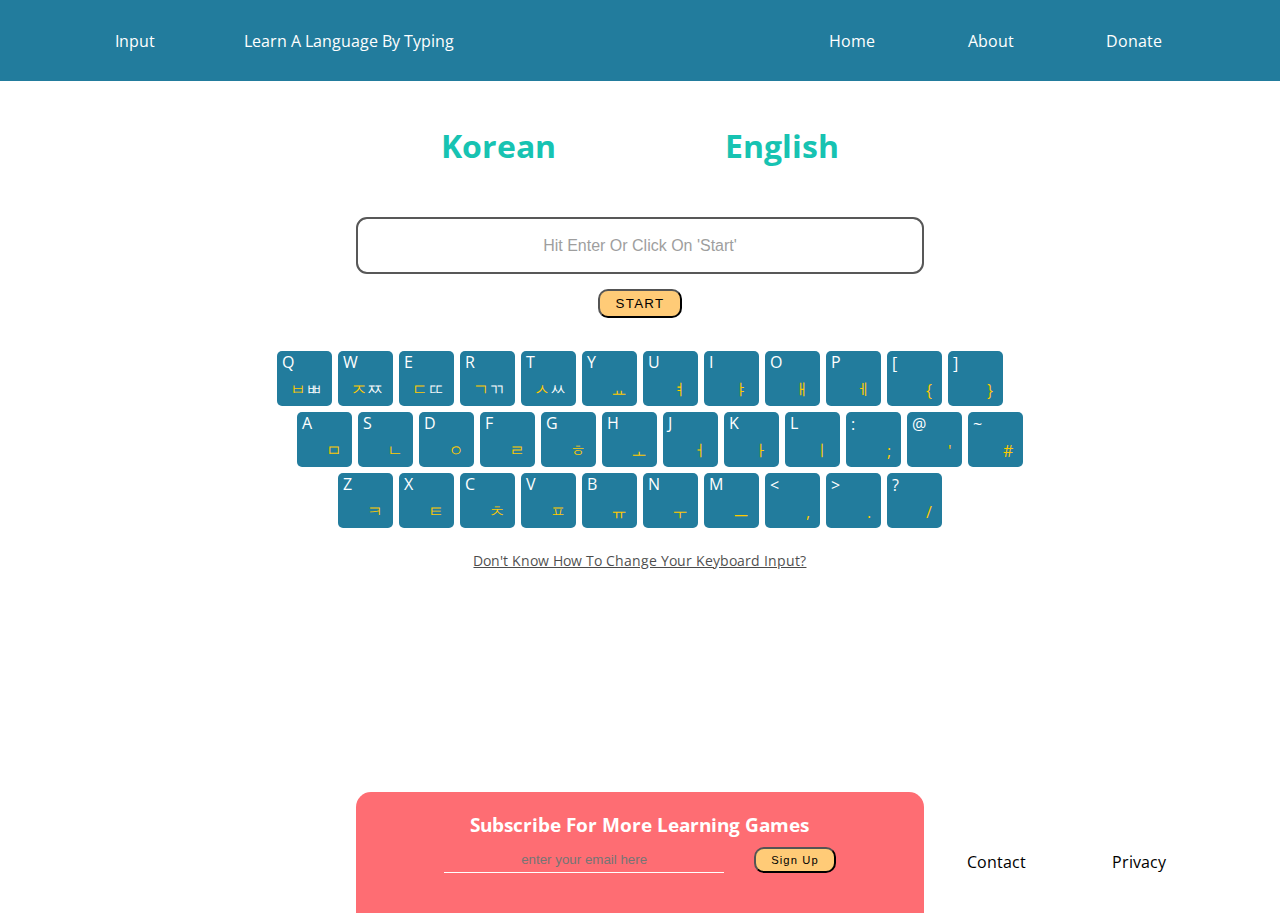
==== index.html @ 99dfad69 "trying to figure out what's wrong with the viewport" ====
<!-- TODO Fix viewport height issue -->
<!-- TODO Brand Design -->
<!-- TODO Figure out a way to create the keyboard interactive for any language -->
<!-- TODO Need to email another programmer for help (Kien?) -->
<!-- TODO FEATURE - Add Swedish language to the game -->
<!-- TODO FEATURE - An option to save words to a deck for later review -->

<!DOCTYPE html>
<html lang="en">
  <head>
    <meta charset="UTF-8" />
    <meta name="viewport" content="width=device-width, initial-scale=1.0" />
    <link rel="stylesheet" href="style.css" />
    <link
      href="https://fonts.googleapis.com/css2?family=Montserrat&family=Open+Sans:wght@400;800&display=swap"
      rel="stylesheet"
    />
    <title>Input: Learn a Language By Typing</title>
  </head>
  <body class="containerBox">
    <header class="header">
      <div class="logo">
        <div class="logo__icon">input</div>
        <div class="logo__subheading">learn a language by typing</div>
      </div>
      <nav class="navigation">
        <ul class="navigation__unlisted">
          <li class="navigation__listItems"><a href="index.html">home</a></li>
          <li class="navigation__listItems"><a href="about.html">about</a></li>
          <li class="navigation__listItems donateBtn">
            <a href="#">donate</a>
          </li>
        </ul>
      </nav>
    </header>
    <main class="main">
      <section class="translation">
        <div class="hidden" id="needsToBeHidden"></div>
        <div class="translation__box">
          <h3 class="translation__box--header">korean</h3>
          <div class="translation__box--span">
            <div class="translation__word--foreign"></div>
          </div>
        </div>
        <div class="translation__box">
          <h3 class="translation__box--header">english</h3>
          <div class="translation__word--english"></div>
        </div>
      </section>
      <section class="input">
        <label for="textForeign"></label>
        <input
          class="input__box input__box--start"
          type="text"
          id="textForeign"
          placeholder="hit enter or click on 'start'"
          autofocus
        />
      </section>
      <div class="input__btn">
        <button class="btn" type="button" id="newWord">start</button>
        <button class="skipBtn hidden" type="button" id="skip">skip</button>
      </div>
      <!-- MAKE SURE THIS IS HIDDEN IN THE FINAL -->
      <section class="filter hidden" id="filterDiv">
        <button class="filter__btns activeFilter" data-id="All">all</button>
        <button class="filter__btns" data-id="Adjective">adjectives</button>
        <button class="filter__btns" data-id="Adverb">adverb</button>
        <button class="filter__btns" data-id="Noun">nouns</button>
        <button class="filter__btns" data-id="Pronoun">pronouns</button>
        <button class="filter__btns" data-id="Verb">verbs</button>
        <button class="filter__btns" data-id="Phrase">phrases</button>
      </section>
      <div class="speed" id="speed"></div>
      <section class="keyboard">
        <div class="keyboard__top">
          <div class="keyboard--btns" data-id="81" data-kor="ㅂ">
            <div class="keyboard--english">q</div>
            <div class="keyboard--korean">
              ㅂ <span class="keyboard--alt">ㅃ</span>
            </div>
          </div>
          <div class="keyboard--btns" data-id="87" data-kor="ㅈ">
            <div class="keyboard--english">w</div>
            <div class="keyboard--korean">
              ㅈ <span class="keyboard--alt">ㅉ</span>
            </div>
          </div>
          <div class="keyboard--btns" data-id="69" data-kor="ㄷ">
            <div class="keyboard--english">e</div>
            <div class="keyboard--korean">
              ㄷ <span class="keyboard--alt">ㄸ</span>
            </div>
          </div>
          <div class="keyboard--btns" data-id="82" data-kor="ㄱ">
            <div class="keyboard--english">r</div>
            <div class="keyboard--korean">
              ㄱ <span class="keyboard--alt">ㄲ</span>
            </div>
          </div>
          <div class="keyboard--btns" data-id="84" data-kor="ㅅ">
            <div class="keyboard--english">t</div>
            <div class="keyboard--korean">
              ㅅ <span class="keyboard--alt">ㅆ</span>
            </div>
          </div>
          <div class="keyboard--btns" data-id="89" data-kor="ㅛ">
            <div class="keyboard--english">y</div>
            <div class="keyboard--korean">ㅛ</div>
          </div>
          <div class="keyboard--btns" data-id="85" data-kor="ㅕ">
            <div class="keyboard--english">u</div>
            <div class="keyboard--korean">ㅕ</div>
          </div>
          <div class="keyboard--btns" data-id="73" data-kor="ㅑ">
            <div class="keyboard--english">i</div>
            <div class="keyboard--korean">ㅑ</div>
          </div>
          <div class="keyboard--btns" data-id="79" data-kor="ㅐ">
            <div class="keyboard--english">o</div>
            <div class="keyboard--korean">ㅐ</div>
          </div>
          <div class="keyboard--btns" data-id="80" data-kor="ㅔ">
            <div class="keyboard--english">p</div>
            <div class="keyboard--korean">ㅔ</div>
          </div>
          <div class="keyboard--btns" data-id="219" data-kor="[">
            <div class="keyboard--english">[</div>
            <div class="keyboard--korean">{</div>
          </div>
          <div class="keyboard--btns" data-id="221" data-kor="]">
            <div class="keyboard--english">]</div>
            <div class="keyboard--korean">}</div>
          </div>
        </div>
        <div class="keyboard__middle">
          <div class="keyboard--btns" data-id="65" data-kor="ㅁ">
            <div class="keyboard--english">a</div>
            <div class="keyboard--korean">ㅁ</div>
          </div>
          <div class="keyboard--btns" data-id="83" data-kor="ㄴ">
            <div class="keyboard--english">s</div>
            <div class="keyboard--korean">ㄴ</div>
          </div>
          <div class="keyboard--btns" data-id="68" data-kor="ㅇ">
            <div class="keyboard--english">d</div>
            <div class="keyboard--korean">ㅇ</div>
          </div>
          <div class="keyboard--btns" data-id="70" data-kor="ㄹ">
            <div class="keyboard--english">f</div>
            <div class="keyboard--korean">ㄹ</div>
          </div>
          <div class="keyboard--btns" data-id="71" data-kor="ㅎ">
            <div class="keyboard--english">g</div>
            <div class="keyboard--korean">ㅎ</div>
          </div>
          <div class="keyboard--btns" data-id="72" data-kor="ㅗ">
            <div class="keyboard--english">h</div>
            <div class="keyboard--korean">ㅗ</div>
          </div>
          <div class="keyboard--btns" data-id="74" data-kor="ㅓ">
            <div class="keyboard--english">j</div>
            <div class="keyboard--korean">ㅓ</div>
          </div>
          <div class="keyboard--btns" data-id="75" data-kor="ㅏ">
            <div class="keyboard--english">k</div>
            <div class="keyboard--korean">ㅏ</div>
          </div>
          <div class="keyboard--btns" data-id="76" data-kor="ㅣ">
            <div class="keyboard--english">l</div>
            <div class="keyboard--korean">ㅣ</div>
          </div>
          <div class="keyboard--btns" data-id="59" daㅣa-kor=";">
            <div class="keyboard--english">:</div>
            <div class="keyboard--korean">;</div>
          </div>
          <div class="keyboard--btns" data-id="222" data-kor="'">
            <div class="keyboard--english">@</div>
            <div class="keyboard--korean">'</div>
          </div>
          <div class="keyboard--btns" data-id="163" data-kor="\">
            <div class="keyboard--english">~</div>
            <div class="keyboard--korean">#</div>
          </div>
        </div>
        <div class="keyboard__bottom">
          <div class="keyboard--btns" data-id="90" data-kor="ㅋ">
            <div class="keyboard--english">z</div>
            <div class="keyboard--korean">ㅋ</div>
          </div>
          <div class="keyboard--btns" data-id="88" data-kor="ㅌ">
            <div class="keyboard--english">x</div>
            <div class="keyboard--korean">ㅌ</div>
          </div>
          <div class="keyboard--btns" data-id="67" data-kor="ㅊ">
            <div class="keyboard--english">c</div>
            <div class="keyboard--korean">ㅊ</div>
          </div>
          <div class="keyboard--btns" data-id="86" data-kor="ㅍ">
            <div class="keyboard--english">v</div>
            <div class="keyboard--korean">ㅍ</div>
          </div>
          <div class="keyboard--btns" data-id="66" data-kor="ㅠ">
            <div class="keyboard--english">b</div>
            <div class="keyboard--korean">ㅠ</div>
          </div>
          <div class="keyboard--btns" data-id="78" data-kor="ㅜ">
            <div class="keyboard--english">n</div>
            <div class="keyboard--korean">ㅜ</div>
          </div>
          <div class="keyboard--btns" data-id="77" data-kor="ㅡ">
            <div class="keyboard--english">m</div>
            <div class="keyboard--korean">ㅡ</div>
          </div>
          <div class="keyboard--btns" data-id="188" data-kor=",">
            <div class="keyboard--english"><</div>
            <div class="keyboard--korean">,</div>
          </div>
          <div class="keyboard--btns" data-id="190" data-kor=".">
            <div class="keyboard--english">></div>
            <div class="keyboard--korean">.</div>
          </div>
          <div class="keyboard--btns" data-id="191" data-kor="/">
            <div class="keyboard--english">?</div>
            <div class="keyboard--korean">/</div>
          </div>
        </div>
      </section>
      <div class="help">don't know how to change your keyboard input?</div>
    </main>

    <div class="modalContainer hidden">
      <div class="modal">
        <div class="modal__textbox">
          <h2 class="modal__header">support the developer</h2>
          <p class="modal__text">
            Lorem ipsum dolor sit amet consectetur adipisicing elit. Iure magnam
            quos, minima mollitia rem cupiditate?
          </p>
          <br />
          <p>
            Lorem ipsum dolor sit amet consectetur adipisicing elit. Pariatur
            facilis praesentium animi molestias, quaerat nostrum facere amet
            alias perferendis error rerum! Itaque, sunt?
          </p>
        </div>
        <div class="modal__donatebox">
          <div class="modal__frequency">
            <h3 class="modal__header">select frequency</h3>
            <button class="btn">monthly</button>
            <button class="btn">one-time</button>
          </div>
          <div class="modal__amount">
            <h3 class="modal__header">select amount</h3>
            <button class="btn">$1</button>
            <button class="btn">$5</button>
            <button class="btn">$10</button>
            <button class="btn">$20</button>
          </div>
        </div>
        <button class="confirmBtn btn">confirm</button>
      </div>
    </div>

    <footer class="footer">
      <div class="newsletter">
        <h3 class="newsletter__header">subscribe for more learning games</h3>
        <div class="newsletter__box">
          <label for="newsletter"></label>
          <!-- I think I need to change the 'type' to 'submit' -->
          <input
            class="newsletter__input"
            type="text"
            id="newsletter"
            placeholder="enter your email here"
          />
          <!-- Not sure if I need the 'id' here? -->
          <button class="newsletter__btn" type="button" id="submit">
            sign up
          </button>
        </div>
      </div>
      <div class="navFooter">
        <ul class="navFooter__unlisted">
          <li class="navFooter__listItems">
            <a href="mailto:hi@joshuagalinato.com">contact</a>
          </li>
          <li class="navFooter__listItems">privacy</li>
        </ul>
      </div>
    </footer>
    <script src="app.js"></script>
  </body>
</html>
---- style.css ----
* {
  margin: 0;
  padding: 0;
}

html {
  font-family: 'open sans', Arial, Helvetica, sans-serif;
}

.containerBox {
  display: grid;
  grid-template-columns: 1fr repeat(8, 2fr) 1fr;
  grid-template-rows: 9vh 79vh 9vh;
}

header {
  display: grid;
  grid-template-columns: 1fr repeat(8, 2fr) 1fr;
  grid-column: 1 / -1;
  grid-row: 1 / span 1;
  align-content: center;
  background: #227c9d;
}

.logo {
  grid-column: 2 / 5;
  display: flex;
  justify-content: space-around;
  color: white;
  text-transform: capitalize;
}

.navigation {
  grid-column: 7 / 10;
}
.navigation__unlisted {
  display: flex;
  justify-content: space-around;
  list-style: none;
  color: white;
  text-transform: capitalize;
}

.navigation__listItems a {
  color: white;
  text-decoration: none;
}

.navigation__listItems a:hover {
  border-bottom: 4px solid #ffcb77;
  padding-bottom: 3px;
}

main {
  display: grid;
  grid-template-columns: repeat(8, 2fr);
  grid-template-rows: repeat(6, min-content);
  grid-column: 2 / 10;
  grid-row: 2 / span 1;
}

.translation {
  display: flex;
  justify-content: space-around;
  grid-column: 3 / 7;
  grid-row: 1 / span 1;
  margin-top: 43px;
  margin-bottom: 20px;
}

.translation__box {
  display: flex;
  flex-direction: column;
}

.translation__box--header {
  text-transform: capitalize;
  font-size: 2rem;
  color: #17c3b2;
  margin: 0 auto;
  margin-bottom: 30px;
}

.translation__box--span {
  display: flex;
  justify-content: center;
}
.translation__word--foreign {
  font-size: 2rem;
  color: black;
  margin: 0 auto;
  text-align: center;
}

.translation__word--english {
  text-transform: capitalize;
  font-size: 2rem;
  color: black;
  margin: 0 auto;
  text-align: center;
}

.input {
  display: grid;
  grid-template-columns: repeat(4, 1fr);
  grid-column: 3 / 7;
  grid-row: 2 / span 1;
}

.input__box {
  grid-column: 1 / -1;
  height: 33px;
  text-align: center;
  font-size: 2rem;
  padding: 10px;
  margin-bottom: 15px;
  border-radius: 10px;
}

.input__box--start {
  text-transform: capitalize;
  opacity: 0.7;
  font-size: 1rem;
}

.filter {
  display: flex;
  justify-content: space-between;
  grid-column: 3 / 7;
  grid-row: 3 / span 1;
  margin-bottom: 30px;
}

.filter__btns {
  border-radius: 10px;
  padding: 5px 15px;
  background: none;
  border: solid 1px #e5e5e5;
  color: #31c8b9;
  text-transform: capitalize;
}

.filter__btns:hover {
  background: #31c8b9;
  color: white;
}

.input__btn {
  grid-column: 4 / 6;
  grid-row: 4 / span 1;
  margin: 0 auto;
}

.btn {
  border-radius: 10px;
  padding: 5px 15px;
  background: #ffcb77;
  text-transform: uppercase;
  margin-bottom: 30px;
  letter-spacing: 0.1em;
}

.skipBtn {
  border-radius: 10px;
  padding: 5px 15px;
  background: #fef9ef;
  text-transform: uppercase;
  margin-left: 10px;
  margin-bottom: 30px;
  letter-spacing: 0.1em;
}

.speed {
  grid-column: 7 / span 1;
  grid-row: 2 / span 1;
  display: flex;
  justify-content: center;
  align-items: center;
  margin-bottom: 20px;
  text-transform: capitalize;
  color: grey;
}

.keyboard {
  display: flex;
  grid-column: 1 / -1;
  grid-row: 5 / span 1;
  justify-content: center;
  flex-direction: column;
  margin-bottom: 20px;
}

.keyboard__top,
.keyboard__middle,
.keyboard__bottom {
  display: flex;
  justify-content: center;
}

.keyboard__middle {
  transform: translate(20px);
}
.keyboard--btns {
  display: flex;
  flex-direction: column;
  justify-content: center;
  height: 45px;
  width: 45px;
  border-radius: 5px;
  margin: 3px;
  padding: 5px;
  background: #227c9d;
}

.keyboard--english {
  text-transform: uppercase;
  color: white;
}

.keyboard--korean {
  display: flex;
  justify-content: flex-end;
  color: #ffca00;
  padding: 5px;
}

.keyboard--alt {
  color: white;
}

.help {
  display: flex;
  grid-column: 3 / 7;
  grid-row: 6 / span 1;
  justify-content: center;
  font-size: 0.9rem;
  text-transform: capitalize;
  text-decoration: underline;
  opacity: 70%;
  margin-bottom: 70px;
}

footer {
  display: grid;
  grid-template-columns: repeat(8, 2fr);
  grid-column: 2 / 10;
  grid-row: 3 / span 1;
  align-items: flex-end;
}

.newsletter {
  display: flex;
  flex-direction: column;
  justify-content: center;
  grid-column: 3 / 7;
  border-radius: 15px;
  border-bottom-left-radius: 0;
  border-bottom-right-radius: 0;
  background: #fe6d73;
  padding-top: 10px;
  padding-bottom: 40px;
}

.newsletter__box {
  display: flex;
  align-items: center;
  margin: 0 auto;
}

.newsletter__header {
  padding: 10px;
  margin: 0 auto;
  color: white;
  text-transform: capitalize;
}

.newsletter__input {
  padding: 5px;
  width: 270px;
  background: none;
  text-align: center;
  color: white;
  border: none;
  border-bottom: white solid 1.5px;
}

.newsletter__btn {
  border-radius: 10px;
  padding: 5px 15px;
  background: #ffcb77;
  margin-left: 30px;
  text-transform: capitalize;
  font-size: 0.7rem;
  letter-spacing: 0.1em;
}

.navFooter {
  grid-column: 7 / span 2;
}

.navFooter__unlisted {
  display: flex;
  justify-content: space-around;
  align-items: flex-end;
  list-style: none;
  text-transform: capitalize;
  margin-bottom: 40px;
}

.navFooter__listItems a {
  color: black;
  text-decoration: none;
}

/* ABOUT US PAGE */

.about {
  display: grid;
  grid-template-columns: repeat(8, 1fr);
  margin-top: 5rem;
  grid-column: 2 / 8;
}

.about__image {
  grid-column: 2 / span 3;
  margin-right: 1rem;
  object-fit: cover;
}

.about__image img {
  width: 100%;
}

.about__image figcaption {
  font-size: 0.7rem;
  color: grey;
}

.about__text {
  grid-column: 5 / span 3;
}

/* DONATION MODAL */
.modalContainer {
  display: grid;
  grid-template-columns: repeat(8, 2fr);
  grid-template-rows: repeat(6, min-content);
  grid-column: 2 / 10;
  grid-row: 2 / span 1;
}

.modal {
  display: grid;
  grid-template-columns: repeat(6, 1fr);
  z-index: 999;
  grid-column: 2 / 8;
  grid-row: 1 / 8;
  background: #227c9d;
  margin: 3rem 0 2rem;
  border-radius: 15px;
  border: 5px solid #fe6d73;
}

.modal__textbox {
  grid-column: 2 / 6;
  margin-top: 50px;
}

.modal__textbox h2 {
  color: #ffca00;
  margin-bottom: 5px;
}

.modal__textbox p {
  color: white;
}

.modal__donatebox {
  grid-column: 2 / 6;
  display: flex;
  justify-content: space-between;
}

.modal__header {
  color: white;
}
.modal__frequency button {
  margin-top: 15px;
  margin-right: 20px;
}

.modal__amount button {
  margin-top: 15px;
  margin-right: 20px;
}

.confirmBtn {
  grid-column: 3 / 5;
  height: 2rem;
  margin: 0 auto;
}
/* LEAVE NEAR THE BOTTOM OF THE PAGE */

.correct {
  color: green;
  font-weight: 700;
}

.incorrect {
  color: #fe6d73;
  font-weight: 700;
  border-bottom: solid #fe6d73 3px;
  padding-bottom: 3px;
}

.hidden {
  display: none;
}

.blurred {
  filter: blur(5px);
}

.activeFilter {
  background: #31c8b9;
  color: white;
}

.activeBtn {
  background: #ffcb77;
}
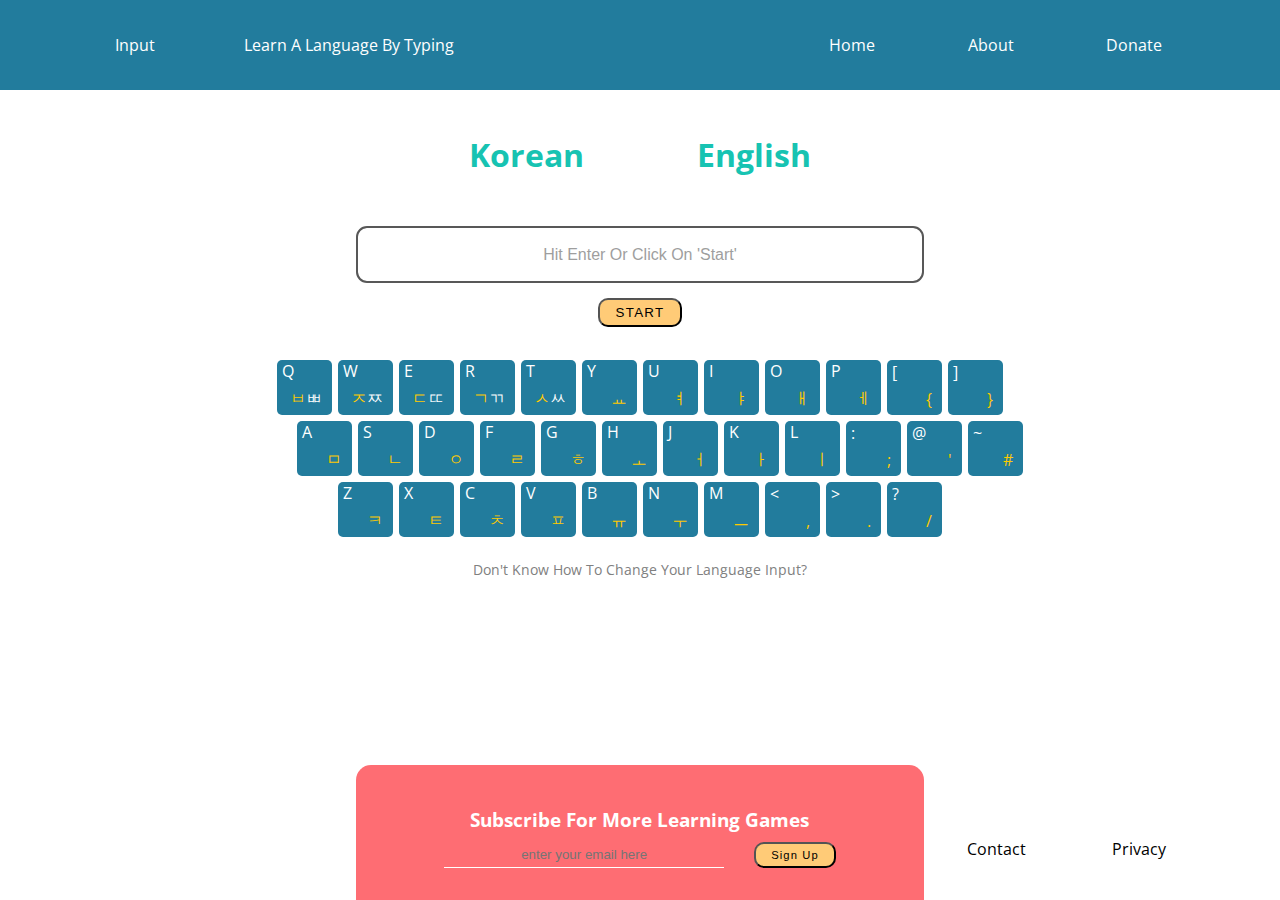
==== commit c0d0c9e4: "uploading to github" ====
--- a/index.html
+++ b/index.html
@@ -1,5 +1,5 @@
-<!-- TODO Fix viewport height issue -->
 <!-- TODO Brand Design -->
+<!-- TODO Upload to Netlify -->
 <!-- TODO Figure out a way to create the keyboard interactive for any language -->
 <!-- TODO Need to email another programmer for help (Kien?) -->
 <!-- TODO FEATURE - Add Swedish language to the game -->
@@ -226,11 +226,14 @@
           </div>
         </div>
       </section>
-      <div class="help">don't know how to change your keyboard input?</div>
+      <div class="help">
+        <a href="#">don't know how to change your language input?</a>
+      </div>
     </main>
 
     <div class="modalContainer hidden">
       <div class="modal">
+        <div class="modal__closeBtn">x</div>
         <div class="modal__textbox">
           <h2 class="modal__header">support the developer</h2>
           <p class="modal__text">
@@ -267,14 +270,12 @@
         <h3 class="newsletter__header">subscribe for more learning games</h3>
         <div class="newsletter__box">
           <label for="newsletter"></label>
-          <!-- I think I need to change the 'type' to 'submit' -->
           <input
             class="newsletter__input"
             type="text"
             id="newsletter"
             placeholder="enter your email here"
           />
-          <!-- Not sure if I need the 'id' here? -->
           <button class="newsletter__btn" type="button" id="submit">
             sign up
           </button>
--- a/style.css
+++ b/style.css
@@ -10,7 +10,7 @@
 .containerBox {
   display: grid;
   grid-template-columns: 1fr repeat(8, 2fr) 1fr;
-  grid-template-rows: 9vh 79vh 9vh;
+  grid-template-rows: 10vh minmax(75vh, min-content) 15vh;
 }
 
 header {
@@ -61,7 +61,7 @@
 
 .translation {
   display: flex;
-  justify-content: space-around;
+  justify-content: space-evenly;
   grid-column: 3 / 7;
   grid-row: 1 / span 1;
   margin-top: 43px;
@@ -160,6 +160,10 @@
   letter-spacing: 0.1em;
 }
 
+.btn:hover {
+  cursor: pointer;
+}
+
 .skipBtn {
   border-radius: 10px;
   padding: 5px 15px;
@@ -170,6 +174,10 @@
   letter-spacing: 0.1em;
 }
 
+.skipBtn:hover {
+  cursor: pointer;
+}
+
 .speed {
   grid-column: 7 / span 1;
   grid-row: 2 / span 1;
@@ -234,18 +242,25 @@
   grid-row: 6 / span 1;
   justify-content: center;
   font-size: 0.9rem;
-  text-transform: capitalize;
+  margin-bottom: 70px;
+  text-decoration: none;
+  text-transform: capitalize;
+}
+
+.help a {
+  text-decoration: none;
+  color: gray;
+}
+
+.help a:hover {
   text-decoration: underline;
-  opacity: 70%;
-  margin-bottom: 70px;
 }
 
 footer {
   display: grid;
   grid-template-columns: repeat(8, 2fr);
   grid-column: 2 / 10;
-  grid-row: 3 / span 1;
-  align-items: flex-end;
+  grid-row: 3 / -1;
 }
 
 .newsletter {
@@ -257,8 +272,7 @@
   border-bottom-left-radius: 0;
   border-bottom-right-radius: 0;
   background: #fe6d73;
-  padding-top: 10px;
-  padding-bottom: 40px;
+  padding: 5px;
 }
 
 .newsletter__box {
@@ -294,8 +308,13 @@
   letter-spacing: 0.1em;
 }
 
+.newsletter__btn:hover {
+  cursor: pointer;
+}
+
 .navFooter {
   grid-column: 7 / span 2;
+  align-self: flex-end;
 }
 
 .navFooter__unlisted {
@@ -361,9 +380,20 @@
   border: 5px solid #fe6d73;
 }
 
+.modal__closeBtn {
+  grid-column: 6;
+  display: flex;
+  justify-content: center;
+  align-self: center;
+  color: #ffca00;
+  font-size: 2rem;
+  font-weight: 600;
+  cursor: pointer;
+  font-family: Arial, Helvetica, sans-serif;
+}
+
 .modal__textbox {
   grid-column: 2 / 6;
-  margin-top: 50px;
 }
 
 .modal__textbox h2 {
@@ -399,6 +429,11 @@
   height: 2rem;
   margin: 0 auto;
 }
+
+.confirmBtn:hover {
+  cursor: pointer;
+}
+
 /* LEAVE NEAR THE BOTTOM OF THE PAGE */
 
 .correct {
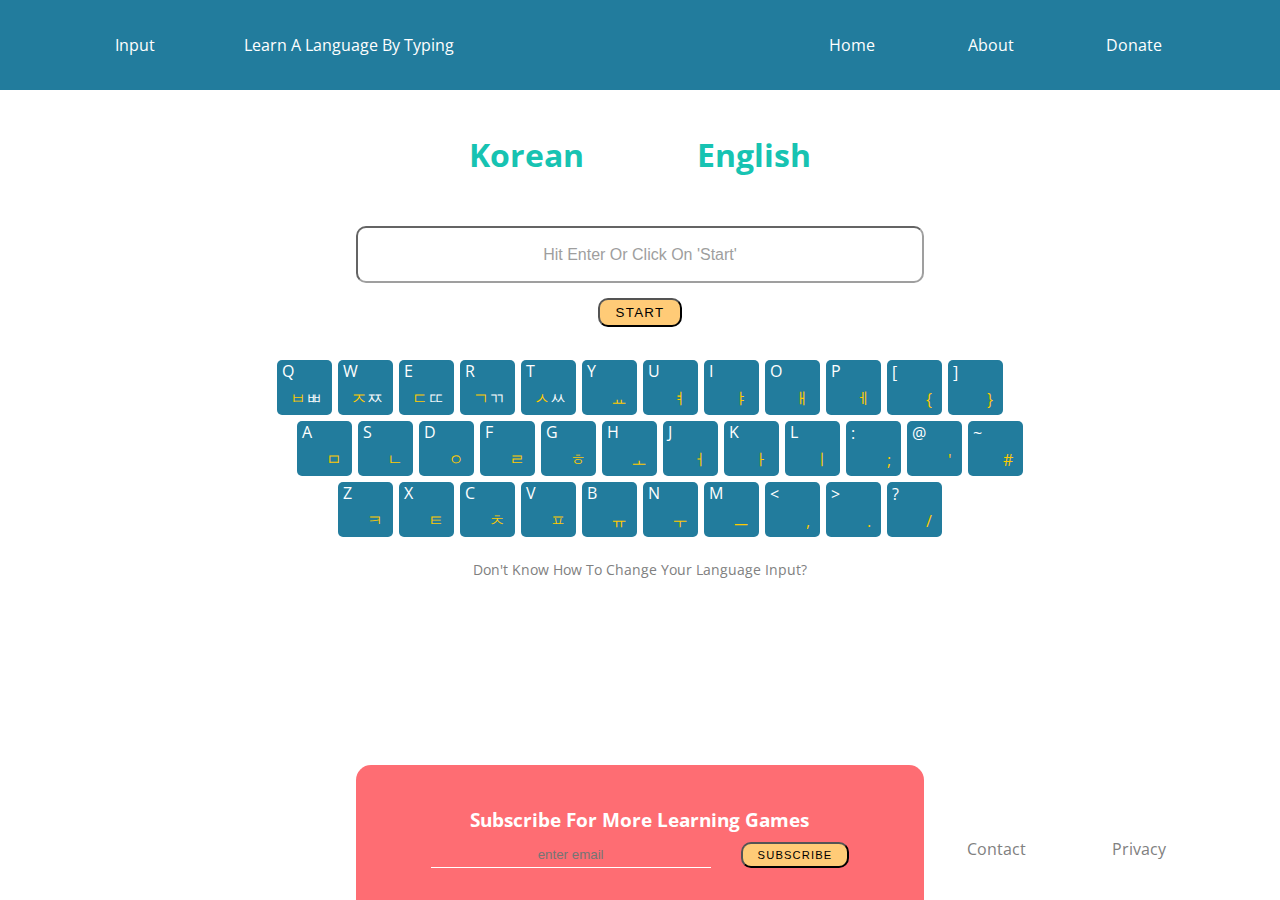
==== commit eb0e671c: "sorted out the transitions" ====
--- a/index.html
+++ b/index.html
@@ -1,7 +1,6 @@
 <!-- TODO Brand Design -->
-<!-- TODO Upload to Netlify -->
+<!-- TODO Make the site responsive -->
 <!-- TODO Figure out a way to create the keyboard interactive for any language -->
-<!-- TODO Need to email another programmer for help (Kien?) -->
 <!-- TODO FEATURE - Add Swedish language to the game -->
 <!-- TODO FEATURE - An option to save words to a deck for later review -->
 
@@ -274,10 +273,10 @@
             class="newsletter__input"
             type="text"
             id="newsletter"
-            placeholder="enter your email here"
+            placeholder="enter email"
           />
           <button class="newsletter__btn" type="button" id="submit">
-            sign up
+            subscribe
           </button>
         </div>
       </div>
@@ -286,7 +285,9 @@
           <li class="navFooter__listItems">
             <a href="mailto:hi@joshuagalinato.com">contact</a>
           </li>
-          <li class="navFooter__listItems">privacy</li>
+          <li class="navFooter__listItems">
+            <a href="#">privacy</a>
+          </li>
         </ul>
       </div>
     </footer>
--- a/style.css
+++ b/style.css
@@ -49,6 +49,11 @@
 .navigation__listItems a:hover {
   border-bottom: 4px solid #ffcb77;
   padding-bottom: 3px;
+  transition: all ease-out 0.1s;
+}
+
+.navigation__listItems a:active {
+  color: #fe6d73;
 }
 
 main {
@@ -143,6 +148,7 @@
 .filter__btns:hover {
   background: #31c8b9;
   color: white;
+  transition: all ease-out 0.3s;
 }
 
 .input__btn {
@@ -254,6 +260,11 @@
 
 .help a:hover {
   text-decoration: underline;
+  transition: all ease-out 0.5;
+}
+
+.help a:active {
+  color: #fe6d73;
 }
 
 footer {
@@ -303,7 +314,7 @@
   padding: 5px 15px;
   background: #ffcb77;
   margin-left: 30px;
-  text-transform: capitalize;
+  text-transform: uppercase;
   font-size: 0.7rem;
   letter-spacing: 0.1em;
 }
@@ -327,8 +338,16 @@
 }
 
 .navFooter__listItems a {
+  color: gray;
+  text-decoration: none;
+}
+
+.navFooter__listItems a:hover {
   color: black;
-  text-decoration: none;
+}
+
+.navFooter__listItems a:active {
+  color: #fe6d73;
 }
 
 /* ABOUT US PAGE */
@@ -357,6 +376,11 @@
 
 .about__text {
   grid-column: 5 / span 3;
+}
+
+.about__text--header {
+  text-transform: capitalize;
+  margin-bottom: 7px;
 }
 
 /* DONATION MODAL */
@@ -392,6 +416,14 @@
   font-family: Arial, Helvetica, sans-serif;
 }
 
+.modal__closeBtn:hover {
+  color: #fe6d73;
+}
+
+.modal__closeBtn:active {
+  color: #ffca00;
+}
+
 .modal__textbox {
   grid-column: 2 / 6;
 }
@@ -454,6 +486,7 @@
 
 .blurred {
   filter: blur(5px);
+  transition: all ease-out 0.2s;
 }
 
 .activeFilter {
@@ -464,3 +497,10 @@
 .activeBtn {
   background: #ffcb77;
 }
+
+input:focus,
+select:focus,
+textarea:focus,
+button:focus {
+  outline: none;
+}
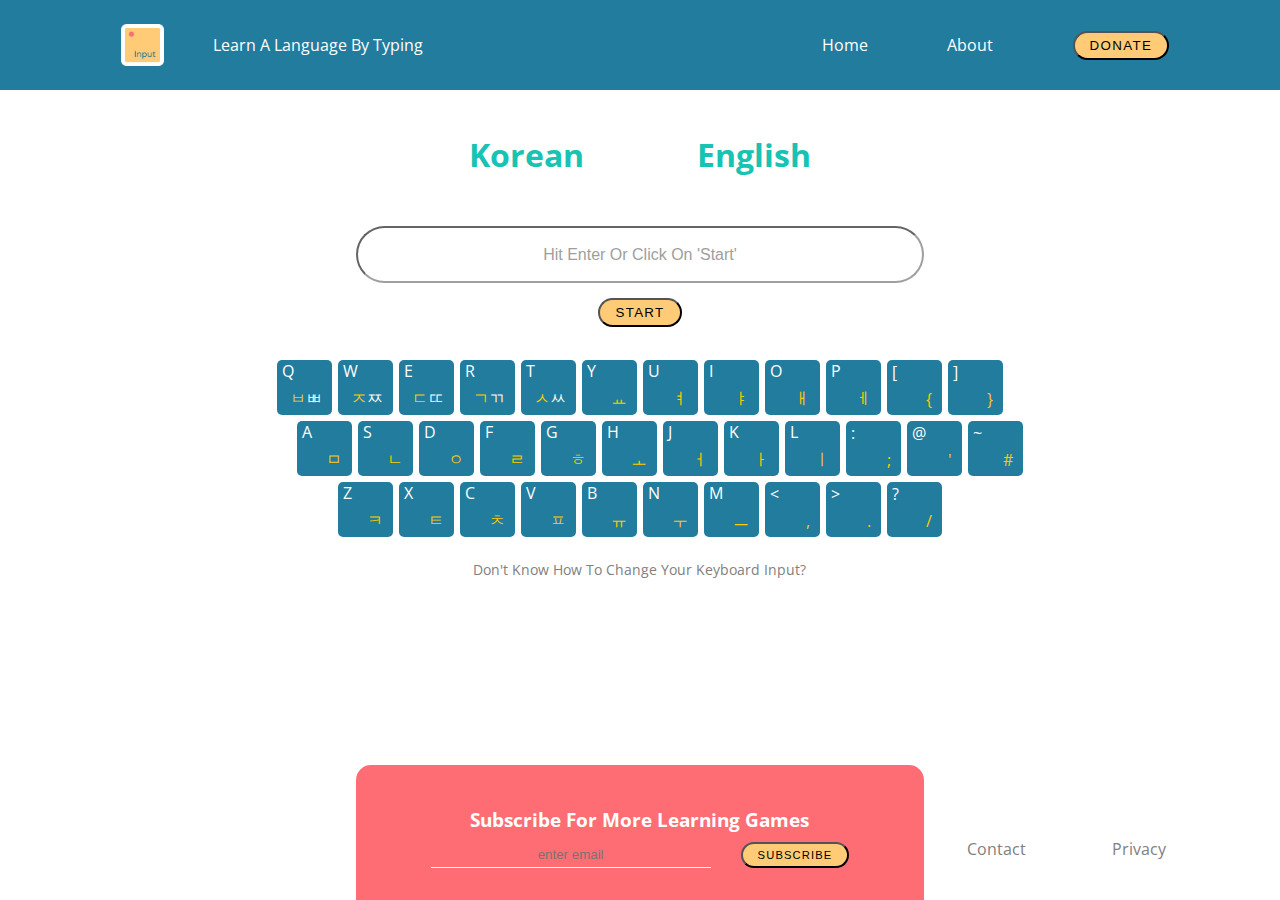
==== commit cfd0d990: "added the icon and styled site better" ====
--- a/index.html
+++ b/index.html
@@ -1,4 +1,3 @@
-<!-- TODO Brand Design -->
 <!-- TODO Make the site responsive -->
 <!-- TODO Figure out a way to create the keyboard interactive for any language -->
 <!-- TODO FEATURE - Add Swedish language to the game -->
@@ -14,20 +13,27 @@
       href="https://fonts.googleapis.com/css2?family=Montserrat&family=Open+Sans:wght@400;800&display=swap"
       rel="stylesheet"
     />
+    <link rel="preconnect" href="https://fonts.gstatic.com" />
+    <link
+      href="https://fonts.googleapis.com/css2?family=Varela+Round&display=swap"
+      rel="stylesheet"
+    />
     <title>Input: Learn a Language By Typing</title>
   </head>
   <body class="containerBox">
     <header class="header">
       <div class="logo">
-        <div class="logo__icon">input</div>
-        <div class="logo__subheading">learn a language by typing</div>
-      </div>
+        <a href="index.html"
+          ><img class="logo__box" src="img/logo.png" alt=""
+        /></a>
+      </div>
+      <div class="logo__subheading">learn a language by typing</div>
       <nav class="navigation">
         <ul class="navigation__unlisted">
           <li class="navigation__listItems"><a href="index.html">home</a></li>
           <li class="navigation__listItems"><a href="about.html">about</a></li>
           <li class="navigation__listItems donateBtn">
-            <a href="#">donate</a>
+            <button class="donateButton">donate</button>
           </li>
         </ul>
       </nav>
@@ -48,6 +54,8 @@
       </section>
       <section class="input">
         <label for="textForeign"></label>
+        <img class="input__dot--red hidden" src="img/redDot.png" alt="" />
+        <img class="input__dot--green hidden" src="img/greenDot.png" alt="" />
         <input
           class="input__box input__box--start"
           type="text"
@@ -226,7 +234,7 @@
         </div>
       </section>
       <div class="help">
-        <a href="#">don't know how to change your language input?</a>
+        <a href="#">don't know how to change your keyboard input?</a>
       </div>
     </main>
 
--- a/style.css
+++ b/style.css
@@ -18,16 +18,30 @@
   grid-template-columns: 1fr repeat(8, 2fr) 1fr;
   grid-column: 1 / -1;
   grid-row: 1 / span 1;
-  align-content: center;
+  align-items: center;
   background: #227c9d;
 }
 
 .logo {
-  grid-column: 2 / 5;
-  display: flex;
-  justify-content: space-around;
-  color: white;
-  text-transform: capitalize;
+  grid-column: 2 / span 1;
+}
+
+.logo a {
+  display: flex;
+  justify-content: center;
+  align-items: center;
+}
+
+.logo__box {
+  width: 30%;
+}
+
+.logo__subheading {
+  grid-column: 3 / span 2;
+  color: white;
+  text-transform: capitalize;
+  display: flex;
+  align-items: center;
 }
 
 .navigation {
@@ -36,6 +50,7 @@
 .navigation__unlisted {
   display: flex;
   justify-content: space-around;
+  align-items: center;
   list-style: none;
   color: white;
   text-transform: capitalize;
@@ -110,6 +125,21 @@
   grid-template-columns: repeat(4, 1fr);
   grid-column: 3 / 7;
   grid-row: 2 / span 1;
+  position: relative;
+}
+
+.input__dot--red {
+  position: absolute;
+  top: 21px;
+  right: 20px;
+  z-index: 1;
+}
+
+.input__dot--green {
+  position: absolute;
+  top: 21px;
+  right: 20px;
+  z-index: 1;
 }
 
 .input__box {
@@ -119,7 +149,7 @@
   font-size: 2rem;
   padding: 10px;
   margin-bottom: 15px;
-  border-radius: 10px;
+  border-radius: 100px;
 }
 
 .input__box--start {
@@ -137,7 +167,7 @@
 }
 
 .filter__btns {
-  border-radius: 10px;
+  border-radius: 50px;
   padding: 5px 15px;
   background: none;
   border: solid 1px #e5e5e5;
@@ -157,8 +187,16 @@
   margin: 0 auto;
 }
 
+.donateButton {
+  border-radius: 100px;
+  padding: 5px 15px;
+  background: #ffcb77;
+  text-transform: uppercase;
+  letter-spacing: 0.1em;
+}
+
 .btn {
-  border-radius: 10px;
+  border-radius: 100px;
   padding: 5px 15px;
   background: #ffcb77;
   text-transform: uppercase;
@@ -171,7 +209,7 @@
 }
 
 .skipBtn {
-  border-radius: 10px;
+  border-radius: 50px;
   padding: 5px 15px;
   background: #fef9ef;
   text-transform: uppercase;
@@ -310,7 +348,7 @@
 }
 
 .newsletter__btn {
-  border-radius: 10px;
+  border-radius: 50px;
   padding: 5px 15px;
   background: #ffcb77;
   margin-left: 30px;
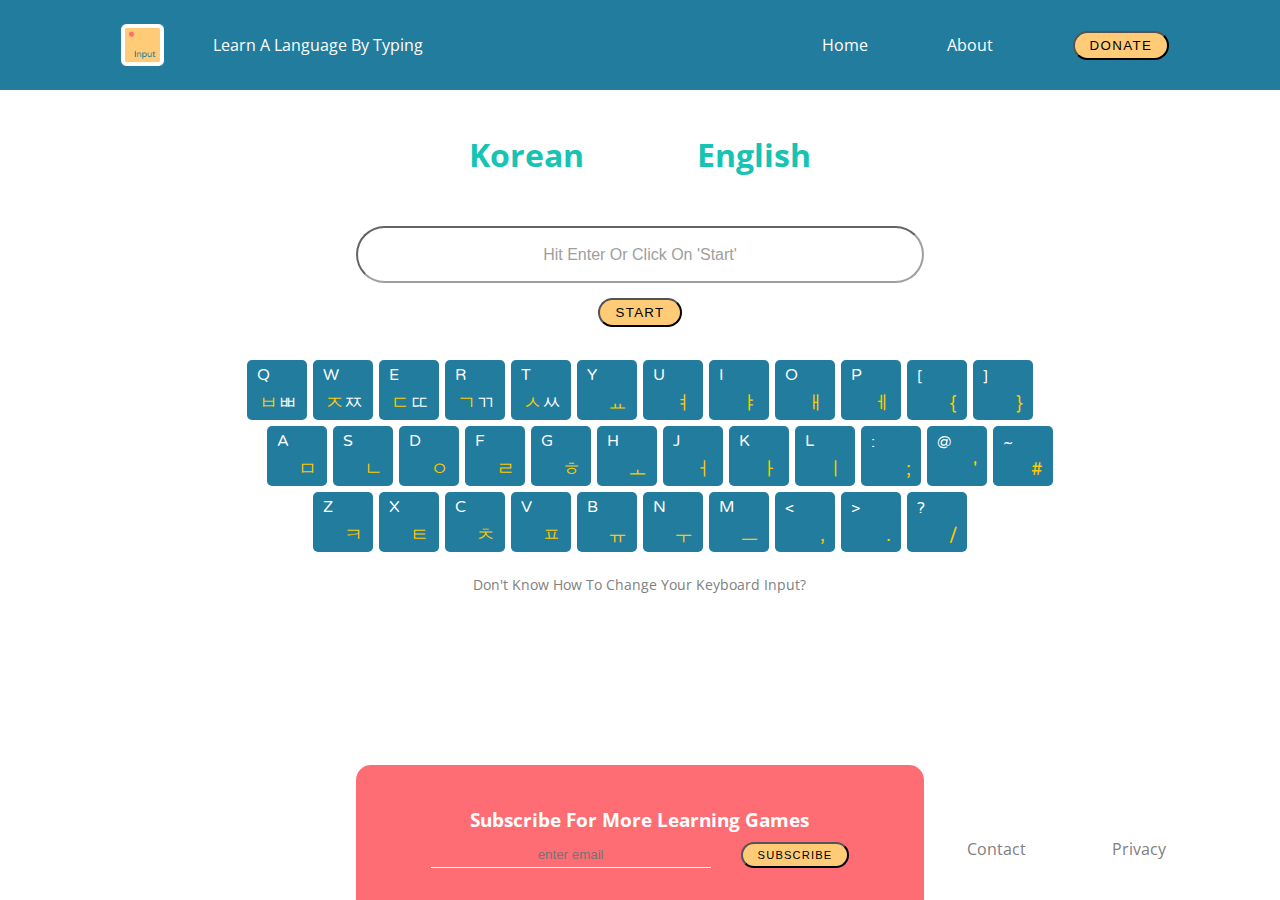
==== commit 77a5d3e0: "added the favicon and updated the keyboard" ====
--- a/index.html
+++ b/index.html
@@ -9,15 +9,16 @@
     <meta charset="UTF-8" />
     <meta name="viewport" content="width=device-width, initial-scale=1.0" />
     <link rel="stylesheet" href="style.css" />
+    <link rel="preconnect" href="https://fonts.gstatic.com" />
     <link
       href="https://fonts.googleapis.com/css2?family=Montserrat&family=Open+Sans:wght@400;800&display=swap"
       rel="stylesheet"
     />
-    <link rel="preconnect" href="https://fonts.gstatic.com" />
     <link
       href="https://fonts.googleapis.com/css2?family=Varela+Round&display=swap"
       rel="stylesheet"
     />
+    <link rel="shortcut icon" type="image/png" href=img/favicon.png>
     <title>Input: Learn a Language By Typing</title>
   </head>
   <body class="containerBox">
--- a/style.css
+++ b/style.css
@@ -240,6 +240,7 @@
   justify-content: center;
   flex-direction: column;
   margin-bottom: 20px;
+  font-family: 'Varela Round', sans-serif;
 }
 
 .keyboard__top,
@@ -256,8 +257,8 @@
   display: flex;
   flex-direction: column;
   justify-content: center;
-  height: 45px;
-  width: 45px;
+  height: 50px;
+  width: 50px;
   border-radius: 5px;
   margin: 3px;
   padding: 5px;
@@ -267,6 +268,8 @@
 .keyboard--english {
   text-transform: uppercase;
   color: white;
+  margin-top: 5px;
+  margin-left: 5px;
 }
 
 .keyboard--korean {
@@ -274,6 +277,7 @@
   justify-content: flex-end;
   color: #ffca00;
   padding: 5px;
+  font-size: 1.2rem;
 }
 
 .keyboard--alt {
@@ -483,6 +487,8 @@
 
 .modal__header {
   color: white;
+  text-transform: capitalize;
+  margin-bottom: 5px;
 }
 .modal__frequency button {
   margin-top: 15px;
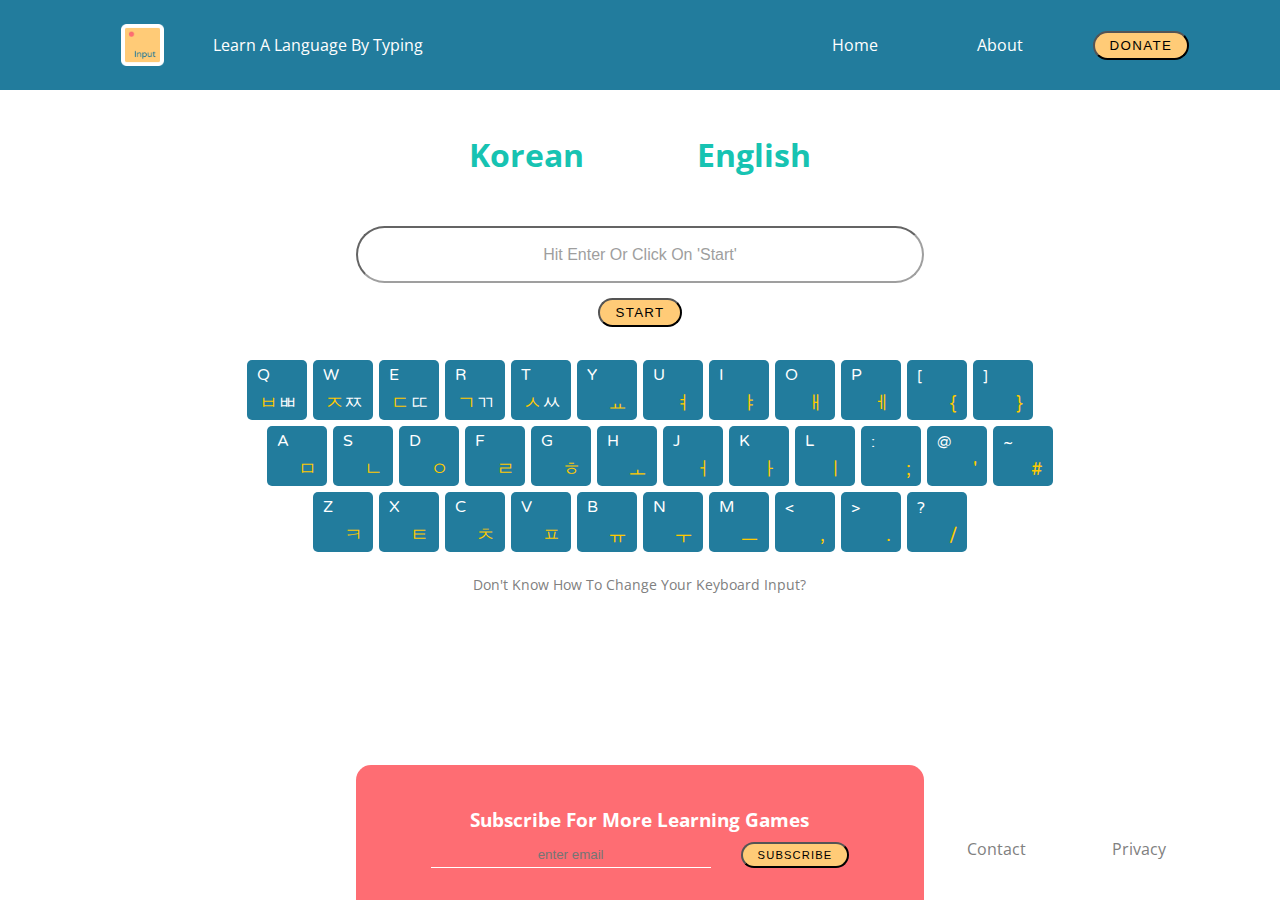
==== commit 63c57b4b: "added a slight background to the modal and starting to work on the responsive design" ====
--- a/index.html
+++ b/index.html
@@ -22,6 +22,7 @@
     <title>Input: Learn a Language By Typing</title>
   </head>
   <body class="containerBox">
+    <div class="blackBackground hidden"></div>
     <header class="header">
       <div class="logo">
         <a href="index.html"
--- a/style.css
+++ b/style.css
@@ -193,6 +193,7 @@
   background: #ffcb77;
   text-transform: uppercase;
   letter-spacing: 0.1em;
+  margin: 0px -30px;
 }
 
 .btn {
@@ -542,6 +543,15 @@
   background: #ffcb77;
 }
 
+.blackBackground {
+  position: absolute;
+  height: 100vh;
+  width: 100vw;
+  background: black;
+  z-index: 998;
+  opacity: 0.5;
+}
+
 input:focus,
 select:focus,
 textarea:focus,
